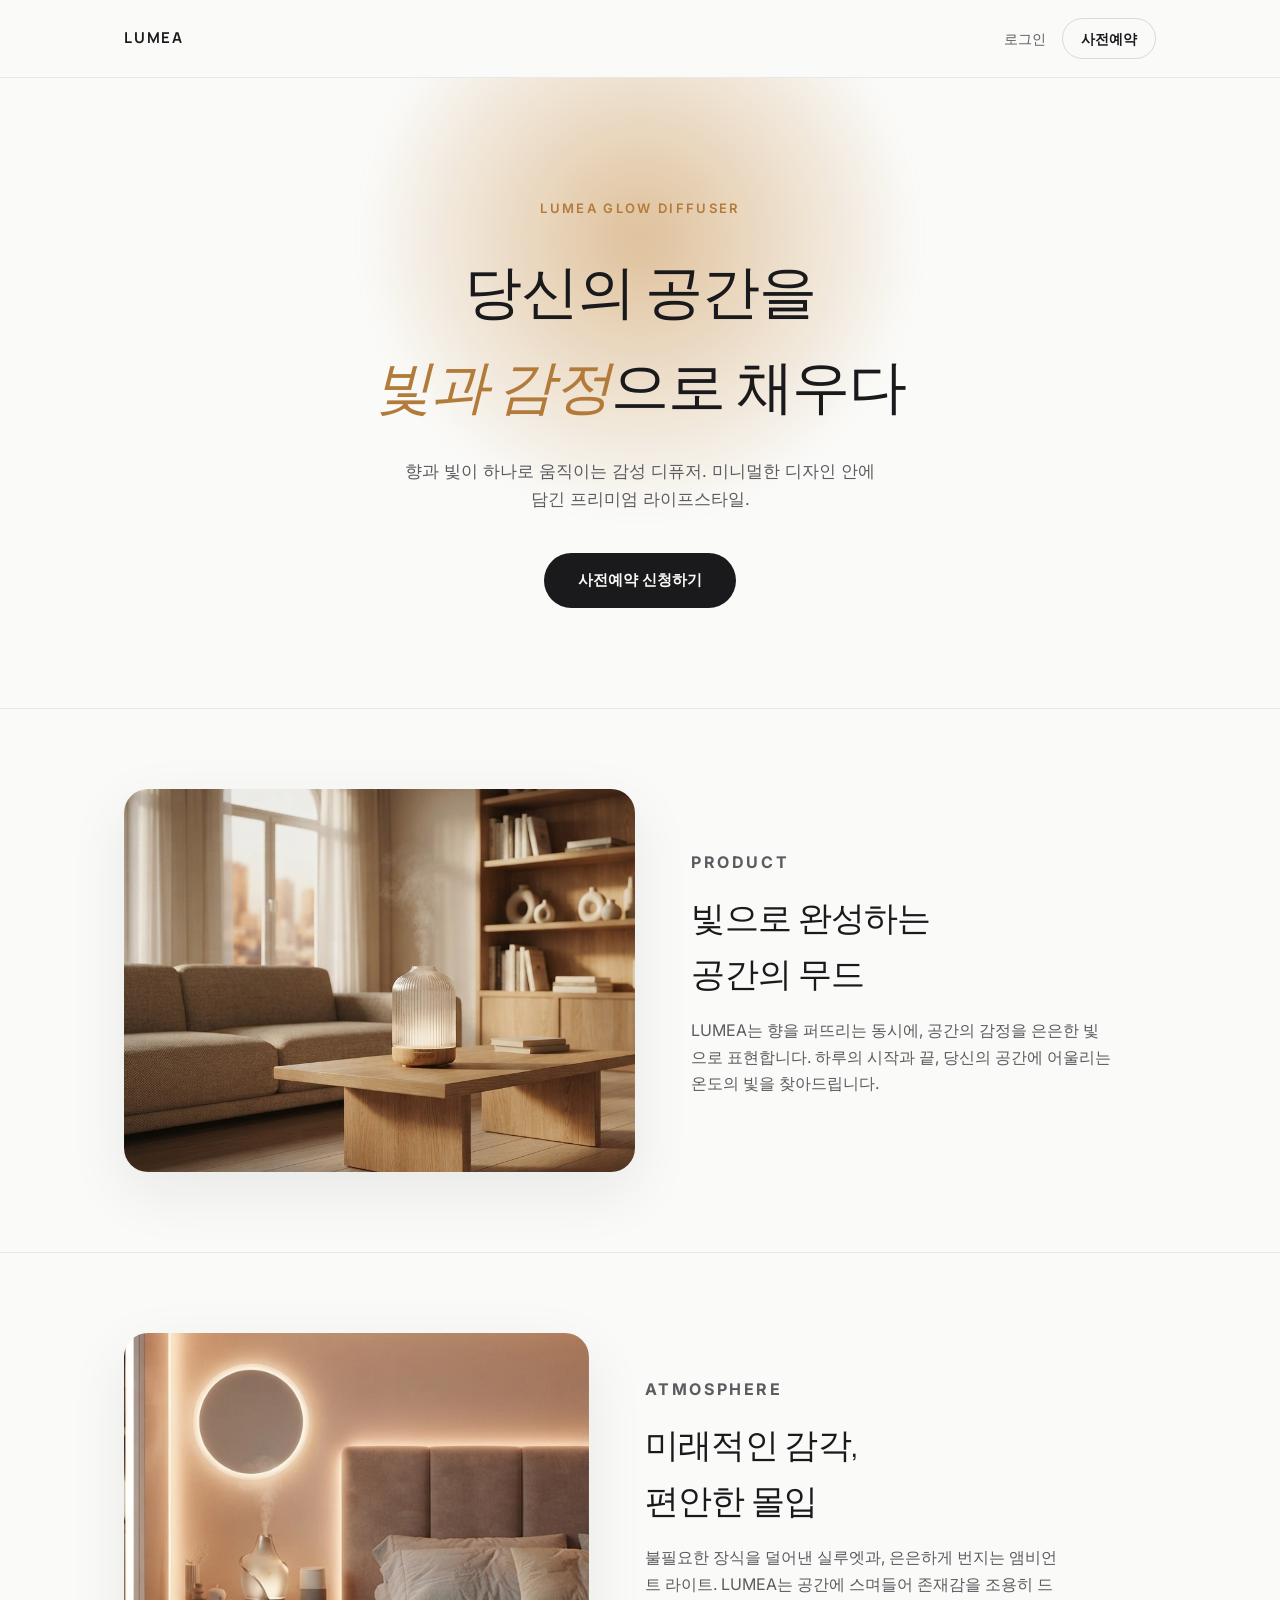
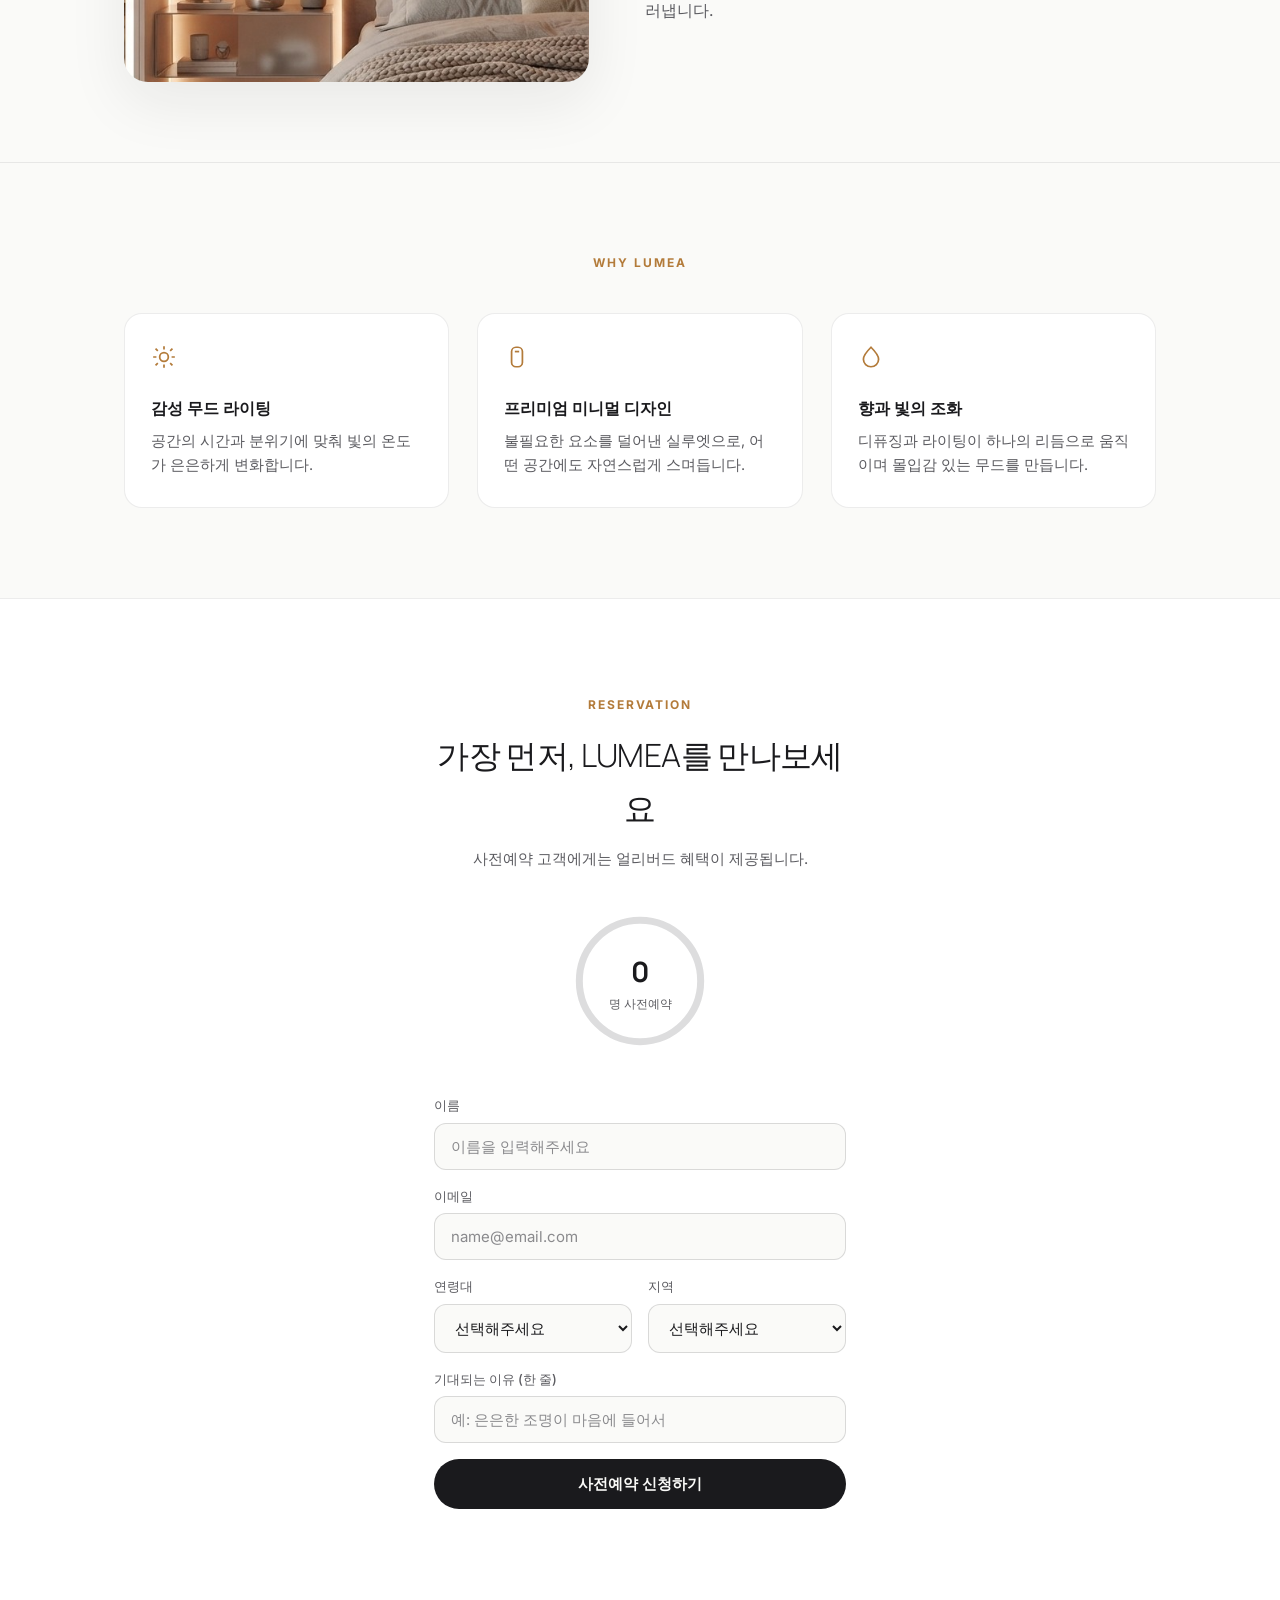
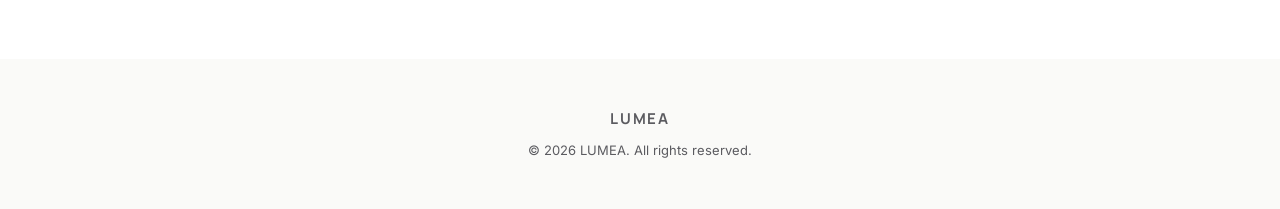
==== index.html @ c9e2af2e "initial commit" ====
<!DOCTYPE html>
<html lang="ko">
<head>
<meta charset="UTF-8">
<meta name="viewport" content="width=device-width, initial-scale=1.0">
<title>LUMEA — Glow Diffuser</title>
<meta name="description" content="당신의 공간을 빛과 감정으로 채우는 감성 디퓨저, LUMEA Glow Diffuser 사전예약">
<link rel="preconnect" href="https://fonts.googleapis.com">
<link rel="preconnect" href="https://fonts.gstatic.com" crossorigin>
<link href="https://fonts.googleapis.com/css2?family=Manrope:wght@200;300;500;700&family=Fraunces:ital,wght@1,400;1,500&family=Inter:wght@400;500;600&display=swap" rel="stylesheet">
<link rel="stylesheet" href="style.css">
</head>
<body>

<nav class="nav">
  <div class="wrap nav-inner">
    <span class="wordmark">LUMEA</span>
    <div style="display:flex;align-items:center;gap:16px;">
      <a href="account.html" style="font-size:14px;color:var(--ink-soft);text-decoration:none;">로그인</a>
      <a href="#reserve" class="nav-cta">사전예약</a>
    </div>
  </div>
</nav>

<header class="hero">
  <div class="glow-orb" aria-hidden="true"></div>
  <div class="wrap hero-inner">
    <p class="eyebrow">LUMEA Glow Diffuser</p>
    <h1>당신의 공간을<br><em>빛과 감정</em>으로 채우다</h1>
    <p class="hero-sub">향과 빛이 하나로 움직이는 감성 디퓨저. 미니멀한 디자인 안에 담긴 프리미엄 라이프스타일.</p>
    <a href="#reserve" class="btn-primary">사전예약 신청하기</a>
  </div>
</header>

<section class="showcase">
  <div class="wrap showcase-grid">
    <div class="showcase-media">
      <img src="hero-1.jpg" alt="따뜻한 조명이 켜진 거실 테이블 위의 LUMEA Glow Diffuser">
    </div>
    <div class="showcase-copy">
      <p class="section-eyebrow">Product</p>
      <h2>빛으로 완성하는<br>공간의 무드</h2>
      <p>LUMEA는 향을 퍼뜨리는 동시에, 공간의 감정을 은은한 빛으로 표현합니다. 하루의 시작과 끝, 당신의 공간에 어울리는 온도의 빛을 찾아드립니다.</p>
    </div>
  </div>
</section>

<section class="showcase showcase--reverse">
  <div class="wrap showcase-grid">
    <div class="showcase-copy">
      <p class="section-eyebrow">Atmosphere</p>
      <h2>미래적인 감각,<br>편안한 몰입</h2>
      <p>불필요한 장식을 덜어낸 실루엣과, 은은하게 번지는 앰비언트 라이트. LUMEA는 공간에 스며들어 존재감을 조용히 드러냅니다.</p>
    </div>
    <div class="showcase-media">
      <img src="hero-2.jpg" alt="은은한 조명이 켜진 침실 협탁 위의 LUMEA Glow Diffuser">
    </div>
  </div>
</section>

<section class="features">
  <div class="wrap">
    <p class="section-eyebrow center">Why LUMEA</p>
    <div class="features-grid">
      <div class="feature">
        <svg width="26" height="26" viewBox="0 0 24 24" fill="none" stroke="currentColor" stroke-width="1.6"><circle cx="12" cy="12" r="4"/><path d="M12 2v3M12 19v3M4.2 4.2l2.1 2.1M17.7 17.7l2.1 2.1M2 12h3M19 12h3M4.2 19.8l2.1-2.1M17.7 6.3l2.1-2.1"/></svg>
        <h3>감성 무드 라이팅</h3>
        <p>공간의 시간과 분위기에 맞춰 빛의 온도가 은은하게 변화합니다.</p>
      </div>
      <div class="feature">
        <svg width="26" height="26" viewBox="0 0 24 24" fill="none" stroke="currentColor" stroke-width="1.6"><rect x="7" y="3" width="10" height="18" rx="4"/><path d="M10 7h4"/></svg>
        <h3>프리미엄 미니멀 디자인</h3>
        <p>불필요한 요소를 덜어낸 실루엣으로, 어떤 공간에도 자연스럽게 스며듭니다.</p>
      </div>
      <div class="feature">
        <svg width="26" height="26" viewBox="0 0 24 24" fill="none" stroke="currentColor" stroke-width="1.6"><path d="M12 3c-4 4-7 7.5-7 11a7 7 0 0014 0c0-3.5-3-7-7-11z"/></svg>
        <h3>향과 빛의 조화</h3>
        <p>디퓨징과 라이팅이 하나의 리듬으로 움직이며 몰입감 있는 무드를 만듭니다.</p>
      </div>
    </div>
  </div>
</section>

<section id="reserve" class="reserve">
  <div class="wrap reserve-inner">
    <p class="section-eyebrow center">Reservation</p>
    <h2 class="center">가장 먼저, LUMEA를 만나보세요</h2>
    <p class="reserve-sub center">사전예약 고객에게는 얼리버드 혜택이 제공됩니다.</p>

    <div class="glow-dial" aria-hidden="true">
      <svg viewBox="0 0 120 120">
        <circle cx="60" cy="60" r="52" class="dial-track"/>
        <circle id="dialProgress" cx="60" cy="60" r="52" class="dial-progress" transform="rotate(-90 60 60)"/>
      </svg>
      <div class="dial-label">
        <strong id="countNum">0</strong>
        <span>명 사전예약</span>
      </div>
    </div>

    <form id="waitlistForm" class="reserve-form">
      <div class="field">
        <label for="name">이름</label>
        <input id="name" name="name" type="text" placeholder="이름을 입력해주세요" required>
      </div>
      <div class="field">
        <label for="email">이메일</label>
        <input id="email" name="email" type="email" placeholder="name@email.com" required>
      </div>
      <div class="field-row">
        <div class="field">
          <label for="ageGroup">연령대</label>
          <select id="ageGroup" name="ageGroup" required>
            <option value="" disabled selected>선택해주세요</option>
            <option value="10대">10대</option>
            <option value="20대">20대</option>
            <option value="30대">30대</option>
            <option value="40대">40대</option>
            <option value="50대 이상">50대 이상</option>
          </select>
        </div>
        <div class="field">
          <label for="region">지역</label>
          <select id="region" name="region" required>
            <option value="" disabled selected>선택해주세요</option>
            <option value="서울">서울</option>
            <option value="경기·인천">경기·인천</option>
            <option value="강원">강원</option>
            <option value="충청">충청</option>
            <option value="전라">전라</option>
            <option value="경상">경상</option>
            <option value="제주">제주</option>
            <option value="해외/기타">해외/기타</option>
          </select>
        </div>
      </div>
      <div class="field">
        <label for="reason">기대되는 이유 (한 줄)</label>
        <input id="reason" name="reason" type="text" placeholder="예: 은은한 조명이 마음에 들어서">
      </div>
      <button type="submit" id="submitBtn" class="btn-primary btn-block">사전예약 신청하기</button>
      <p id="formMsg" class="form-msg" role="status" aria-live="polite"></p>
    </form>
  </div>
</section>

<footer class="footer">
  <div class="wrap">
    <span class="wordmark small">LUMEA</span>
    <p>© 2026 LUMEA. All rights reserved.</p>
  </div>
</footer>

<script type="module" src="script.js"></script>
</body>
</html>
---- style.css ----
:root{
  --bg:#FAFAF8;
  --bg-elevated:#FFFFFF;
  --ink:#1A1A1D;
  --ink-soft:#5B5B60;
  --accent:#C9924E;
  --accent-strong:#B37B3A;
  --line: rgba(20,20,22,0.08);
  --line-strong: rgba(20,20,22,0.14);
  --shadow: 0 20px 60px rgba(20,20,22,0.08);
}

@media (prefers-color-scheme: dark){
  :root{
    --bg:#0B0B0D;
    --bg-elevated:#17171A;
    --ink:#F5F3EE;
    --ink-soft:#A6A5A1;
    --accent:#F2C879;
    --accent-strong:#E0B466;
    --line: rgba(255,255,255,0.09);
    --line-strong: rgba(255,255,255,0.16);
    --shadow: 0 20px 60px rgba(0,0,0,0.45);
  }
}

*{box-sizing:border-box;}
html{scroll-behavior:smooth;}
body{
  margin:0;
  background:var(--bg);
  color:var(--ink);
  font-family:'Inter', -apple-system, BlinkMacSystemFont, sans-serif;
  line-height:1.65;
  -webkit-font-smoothing:antialiased;
}
.wrap{max-width:1080px;margin:0 auto;padding:0 24px;}

h1,h2{
  font-family:'Manrope', sans-serif;
  font-weight:300;
  letter-spacing:-0.02em;
  margin:0;
}
em{
  font-family:'Fraunces', serif;
  font-style:italic;
  font-weight:400;
  color:var(--accent-strong);
}

/* Nav */
.nav{
  position:sticky;top:0;z-index:10;
  backdrop-filter: blur(14px);
  background: color-mix(in srgb, var(--bg) 78%, transparent);
  border-bottom:1px solid var(--line);
}
.nav-inner{
  display:flex;align-items:center;justify-content:space-between;
  padding:18px 24px;
}
.wordmark{
  font-family:'Manrope', sans-serif;
  font-weight:700;
  letter-spacing:0.12em;
  font-size:15px;
}
.wordmark.small{display:block;margin-bottom:8px;}
.nav-cta{
  font-size:14px;
  font-weight:600;
  color:var(--ink);
  text-decoration:none;
  border:1px solid var(--line-strong);
  padding:8px 18px;
  border-radius:999px;
}
.nav-cta:hover{border-color:var(--accent);}

/* Hero */
.hero{
  position:relative;
  overflow:hidden;
  padding:120px 24px 100px;
  text-align:center;
}
.glow-orb{
  position:absolute;
  top:-120px; left:50%;
  transform:translateX(-50%);
  width:560px;height:560px;
  border-radius:50%;
  background: radial-gradient(circle, color-mix(in srgb, var(--accent) 55%, transparent) 0%, transparent 70%);
  filter:blur(10px);
  animation: pulse 6s ease-in-out infinite;
  pointer-events:none;
}
@keyframes pulse{
  0%,100%{opacity:0.55; transform:translateX(-50%) scale(1);}
  50%{opacity:0.85; transform:translateX(-50%) scale(1.08);}
}
@media (prefers-reduced-motion: reduce){
  .glow-orb{animation:none;}
}
.hero-inner{position:relative;z-index:1;}
.eyebrow{
  font-size:13px;
  letter-spacing:0.18em;
  text-transform:uppercase;
  color:var(--accent-strong);
  font-weight:600;
  margin:0 0 22px;
}
.hero h1{
  font-size:clamp(34px, 5.5vw, 58px);
  margin:0 0 22px;
}
.hero-sub{
  max-width:480px;
  margin:0 auto 40px;
  color:var(--ink-soft);
  font-size:17px;
}

.btn-primary{
  display:inline-block;
  background:var(--ink);
  color:var(--bg);
  border:none;
  padding:15px 34px;
  border-radius:999px;
  font-size:15px;
  font-weight:600;
  font-family:'Inter', sans-serif;
  text-decoration:none;
  cursor:pointer;
  transition:transform 0.18s ease, opacity 0.18s ease;
}
.btn-primary:hover{transform:translateY(-2px); opacity:0.9;}
.btn-primary:focus-visible{outline:3px solid var(--accent); outline-offset:3px;}
.btn-block{width:100%;text-align:center;border:none;}

/* Showcase */
.showcase{padding:80px 24px; border-top:1px solid var(--line);}
.showcase-grid{
  display:grid;
  grid-template-columns:1.1fr 1fr;
  gap:56px;
  align-items:center;
}
.showcase--reverse .showcase-grid{grid-template-columns:1fr 1.1fr;}
.showcase--reverse .showcase-copy{order:2;}
.showcase--reverse .showcase-media{order:1;}
.showcase-media{
  border-radius:24px;
  overflow:hidden;
  aspect-ratio:4/3;
  box-shadow:var(--shadow);
}
.showcase-media img{
  width:100%;
  height:100%;
  object-fit:cover;
  display:block;
}
.section-eyebrow{
  font-size:12px;
  letter-spacing:0.16em;
  text-transform:uppercase;
  color:var(--accent-strong);
  font-weight:700;
  margin:0 0 14px;
}
.section-eyebrow.center{text-align:center;}
.showcase-copy h2{font-size:clamp(24px,3vw,34px); margin-bottom:16px;}
.showcase-copy p{color:var(--ink-soft); font-size:16px; max-width:420px;}

/* Features */
.features{padding:90px 24px; border-top:1px solid var(--line);}
.features h2, .features .center{text-align:center;}
.features-grid{
  margin-top:40px;
  display:grid;
  grid-template-columns:repeat(auto-fit, minmax(220px,1fr));
  gap:28px;
}
.feature{
  background:var(--bg-elevated);
  border:1px solid var(--line);
  border-radius:18px;
  padding:30px 26px;
  color:var(--accent-strong);
}
.feature h3{
  font-family:'Inter', sans-serif;
  color:var(--ink);
  font-size:16px;
  font-weight:600;
  margin:18px 0 8px;
}
.feature p{
  color:var(--ink-soft);
  font-size:14.5px;
  margin:0;
}

/* Reserve */
.reserve{
  padding:96px 24px 110px;
  border-top:1px solid var(--line);
  background:var(--bg-elevated);
}
.reserve-inner{max-width:460px;}
.center{text-align:center;}
.reserve h2{font-size:clamp(24px,3vw,32px); margin:0 0 12px;}
.reserve-sub{color:var(--ink-soft); font-size:15px; margin:0 0 40px;}

.glow-dial{
  position:relative;
  width:140px;height:140px;
  margin:0 auto 44px;
}
.glow-dial svg{width:100%;height:100%;}
.dial-track{fill:none; stroke:var(--line-strong); stroke-width:6;}
.dial-progress{
  fill:none;
  stroke:var(--accent);
  stroke-width:6;
  stroke-linecap:round;
  stroke-dasharray:326.7;
  stroke-dashoffset:326.7;
  transition:stroke-dashoffset 0.6s ease;
}
.dial-label{
  position:absolute; inset:0;
  display:flex; flex-direction:column;
  align-items:center; justify-content:center;
}
.dial-label strong{font-family:'Manrope',sans-serif; font-size:28px; font-weight:700;}
.dial-label span{font-size:12px; color:var(--ink-soft);}

.reserve-form{display:flex; flex-direction:column; gap:16px;}
.field{display:flex; flex-direction:column; gap:6px;}
.field-row{display:grid; grid-template-columns:1fr 1fr; gap:16px;}
label{font-size:13px; color:var(--ink-soft); font-weight:500;}
input, select{
  padding:13px 16px;
  border-radius:12px;
  border:1px solid var(--line-strong);
  background:var(--bg);
  color:var(--ink);
  font-family:'Inter', sans-serif;
  font-size:15px;
}
select{appearance:auto;}
input::placeholder{color:var(--ink-soft); opacity:0.7;}
input:focus, select:focus{outline:2px solid var(--accent); outline-offset:1px;}
.form-msg{
  text-align:center;
  font-size:14px;
  min-height:20px;
  margin:4px 0 0;
}
.form-msg.ok{color:#5FA776;}
.form-msg.err{color:#D26B5A;}

/* Footer */
.footer{
  padding:48px 24px;
  text-align:center;
  color:var(--ink-soft);
  font-size:13px;
}
.footer p{margin:0;}

/* Responsive */
@media (max-width: 480px){
  .field-row{grid-template-columns:1fr;}
}

@media (max-width: 760px){
  .showcase-grid,
  .showcase--reverse .showcase-grid{
    grid-template-columns:1fr;
  }
  .showcase--reverse .showcase-copy{order:1;}
  .showcase--reverse .showcase-media{order:2;}
  .showcase-copy p{max-width:none;}
}
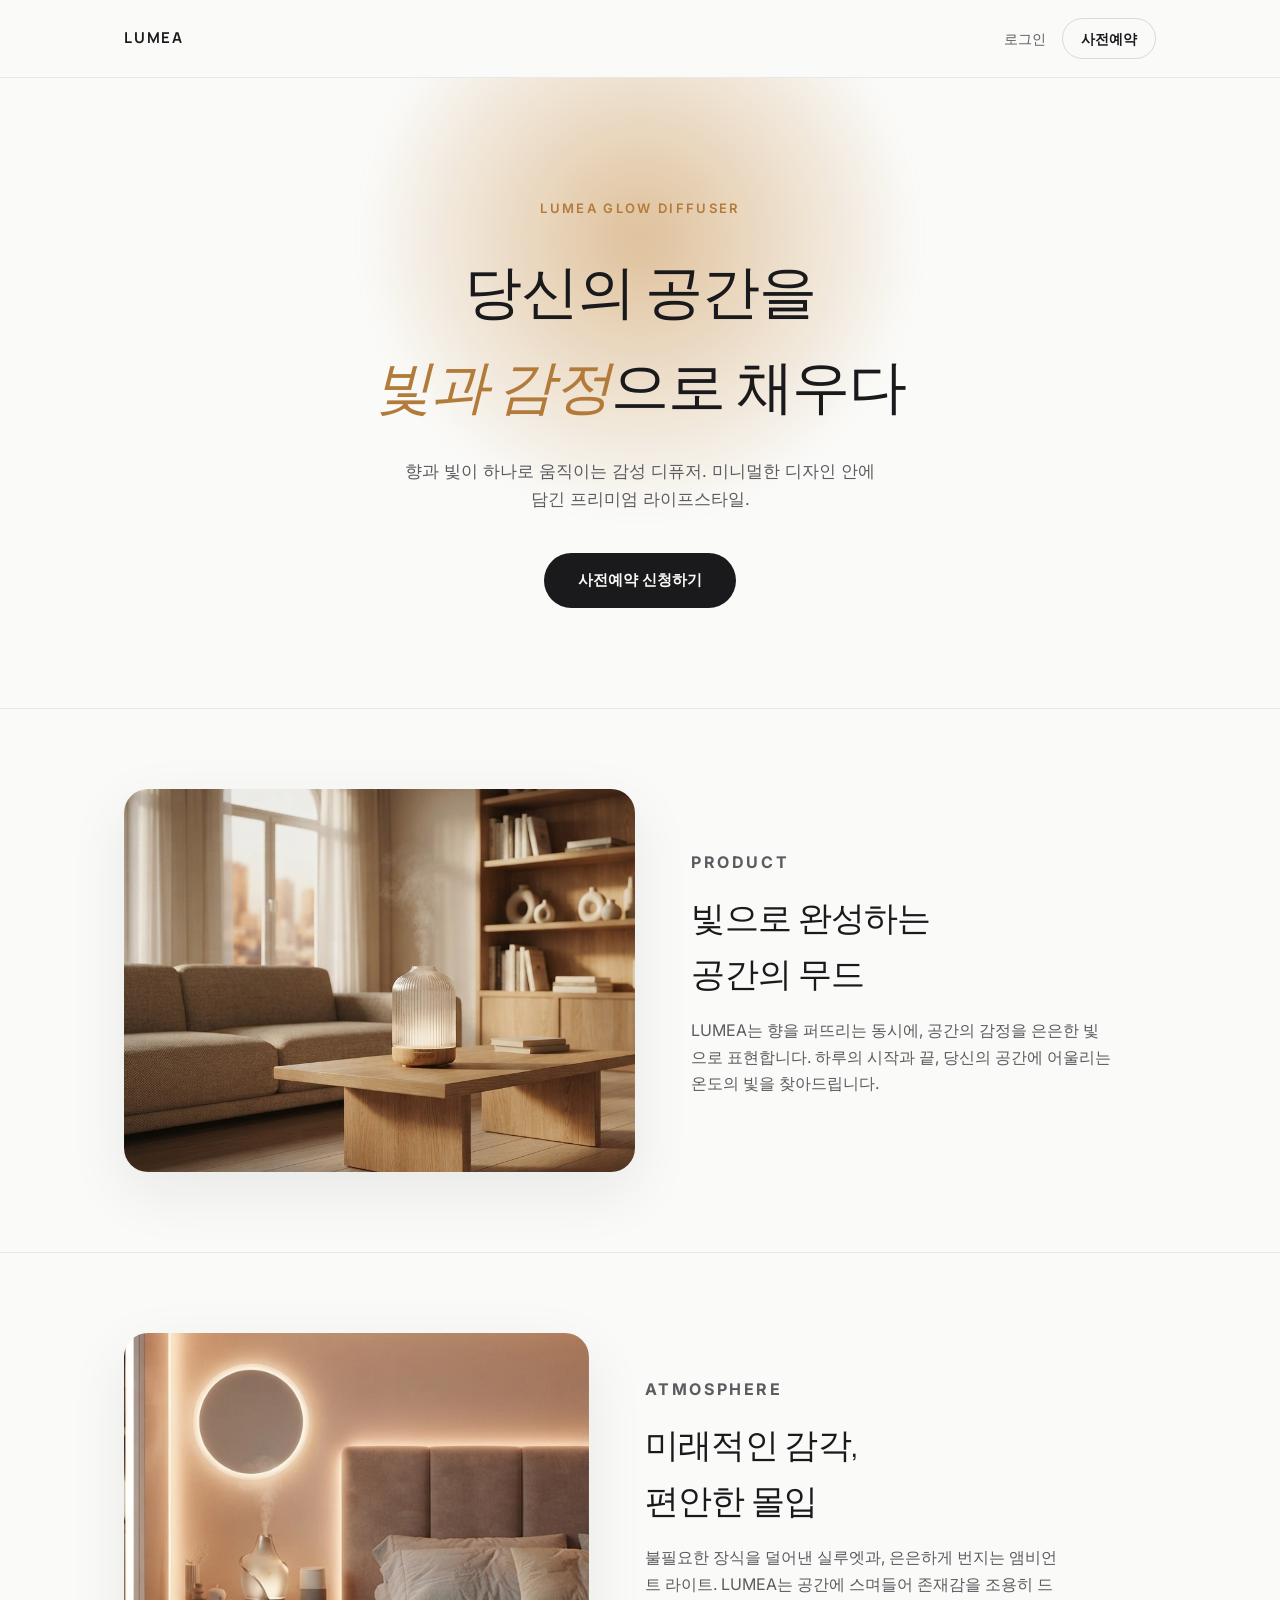
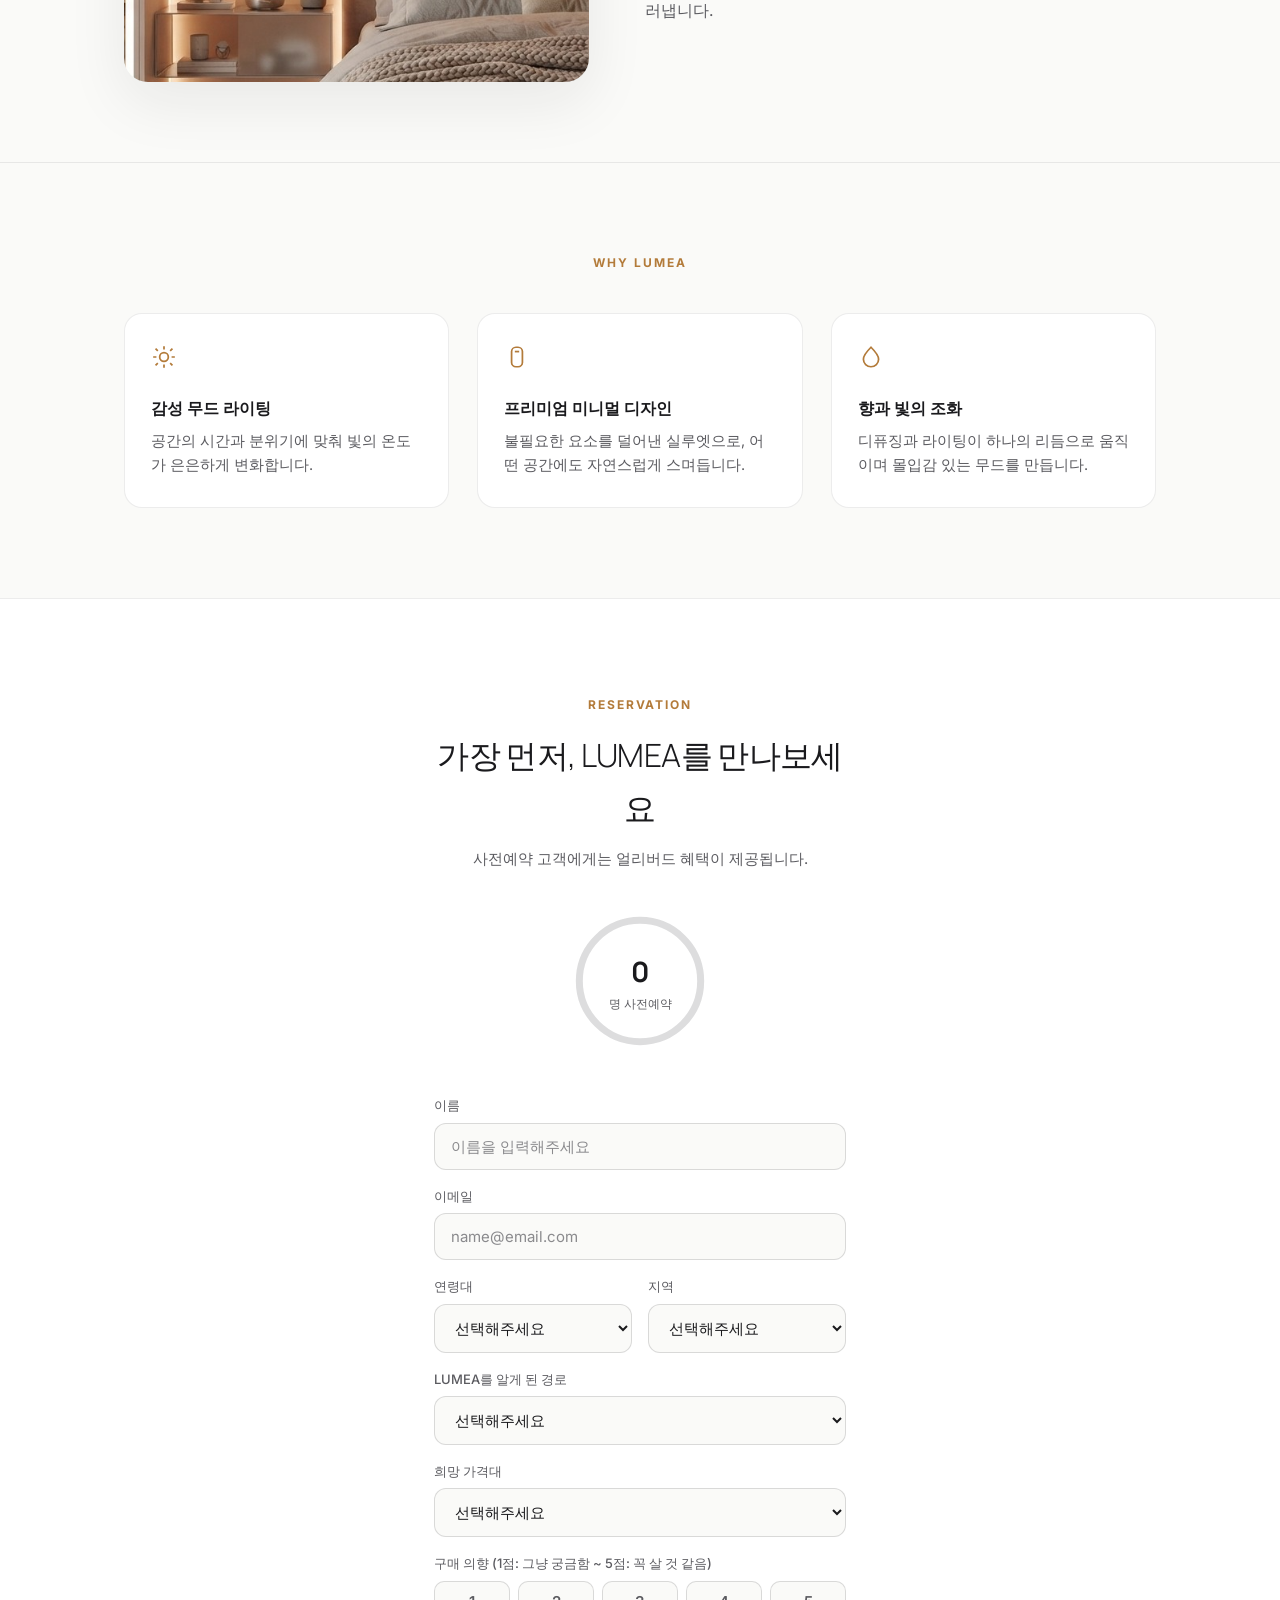
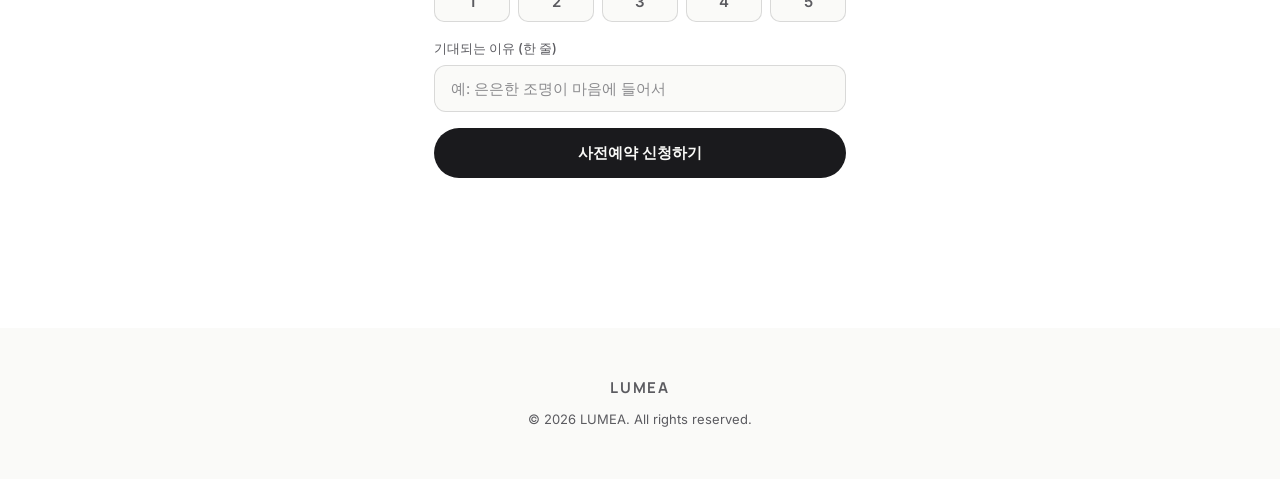
==== commit b8e5db4c: "reset project" ====
--- a/index.html
+++ b/index.html
@@ -135,6 +135,37 @@
         </div>
       </div>
       <div class="field">
+        <label for="channel">LUMEA를 알게 된 경로</label>
+        <select id="channel" name="channel" required>
+          <option value="" disabled selected>선택해주세요</option>
+          <option value="인스타그램">인스타그램</option>
+          <option value="지인 추천">지인 추천</option>
+          <option value="검색">검색</option>
+          <option value="기타">기타</option>
+        </select>
+      </div>
+      <div class="field">
+        <label for="priceRange">희망 가격대</label>
+        <select id="priceRange" name="priceRange" required>
+          <option value="" disabled selected>선택해주세요</option>
+          <option value="3만원대">3만원대</option>
+          <option value="5만원대">5만원대</option>
+          <option value="7만원대">7만원대</option>
+          <option value="10만원 이상">10만원 이상</option>
+        </select>
+      </div>
+      <div class="field">
+        <label for="purchaseIntent">구매 의향 (1점: 그냥 궁금함 ~ 5점: 꼭 살 것 같음)</label>
+        <div class="intent-scale" id="purchaseIntentGroup">
+          <button type="button" class="intent-btn" data-value="1">1</button>
+          <button type="button" class="intent-btn" data-value="2">2</button>
+          <button type="button" class="intent-btn" data-value="3">3</button>
+          <button type="button" class="intent-btn" data-value="4">4</button>
+          <button type="button" class="intent-btn" data-value="5">5</button>
+        </div>
+        <input type="hidden" id="purchaseIntent" required>
+      </div>
+      <div class="field">
         <label for="reason">기대되는 이유 (한 줄)</label>
         <input id="reason" name="reason" type="text" placeholder="예: 은은한 조명이 마음에 들어서">
       </div>
--- a/style.css
+++ b/style.css
@@ -256,6 +256,26 @@
 select{appearance:auto;}
 input::placeholder{color:var(--ink-soft); opacity:0.7;}
 input:focus, select:focus{outline:2px solid var(--accent); outline-offset:1px;}
+
+.intent-scale{display:flex; gap:8px;}
+.intent-btn{
+  flex:1;
+  padding:10px 0;
+  border-radius:10px;
+  border:1px solid var(--line-strong);
+  background:var(--bg);
+  color:var(--ink-soft);
+  font-family:'Inter', sans-serif;
+  font-size:15px;
+  font-weight:600;
+  cursor:pointer;
+}
+.intent-btn:hover{border-color:var(--accent);}
+.intent-btn.selected{
+  background:var(--accent);
+  border-color:var(--accent);
+  color:#241505;
+}
 .form-msg{
   text-align:center;
   font-size:14px;
